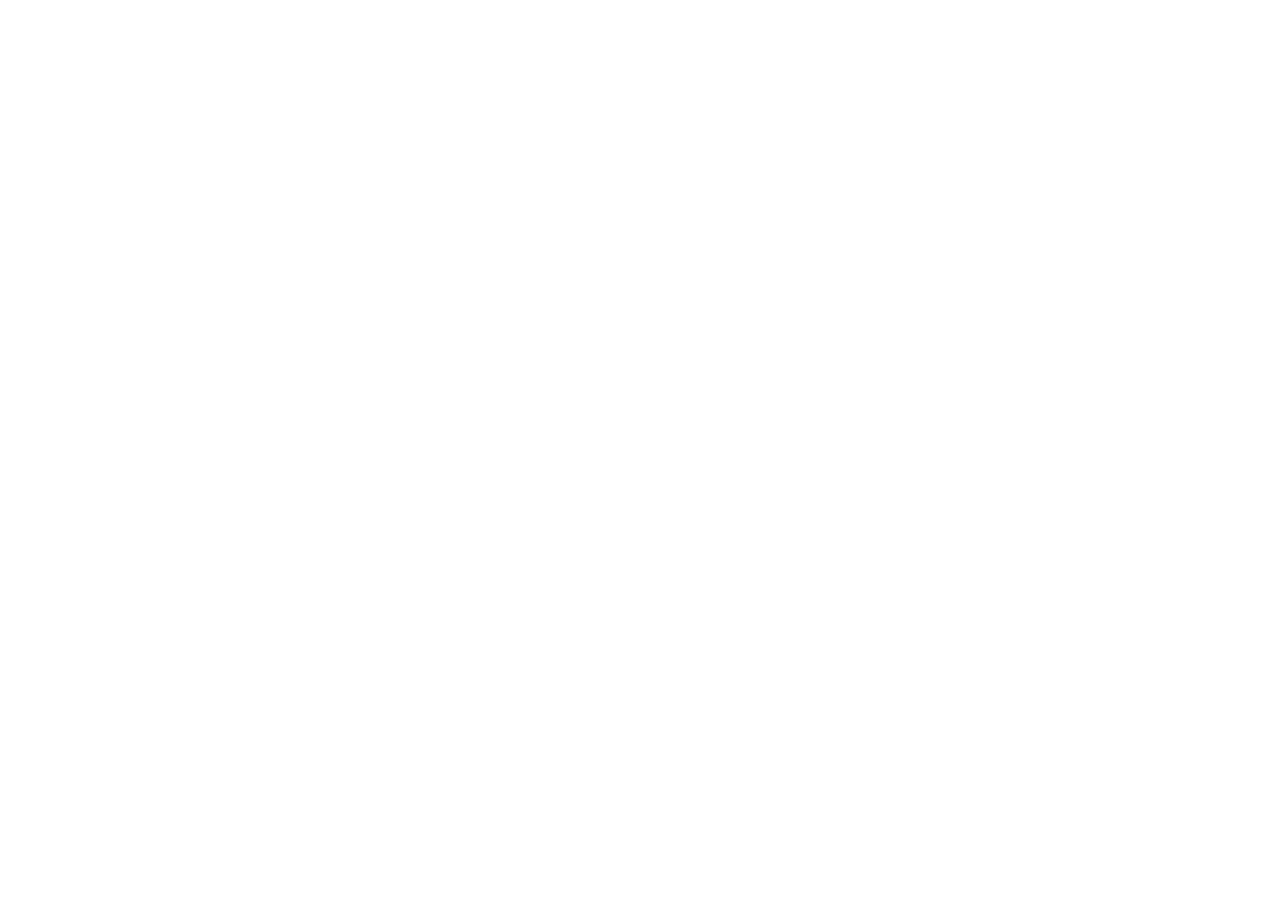
==== index.html @ 435672e7 "Initial commit" ====
<!DOCTYPE html>
<html lang="en">
<head>
  <meta charset="UTF-8">
  <meta http-equiv="X-UA-Compatible" content="IE=edge">
  <meta name="viewport" content="width=device-width, initial-scale=1.0">
  <title>Template</title>
  <link rel="stylesheet" href="./css/main.css">
</head>
<body> 
  <!-- SITE HEADER PART BEGIN  -->
  <header class="site-header"></header>
  <!-- SITE HEADER PART END  -->
  
  <!-- MAIN PART BEGIN  -->
  <main class="site-main">
    <!-- HERO SECTION BEGIN  -->
    <!-- HERO SECTION END  -->
  </main>
  <!-- MAIN PART END  -->
  
  <!-- FOOTER PART BEGIN  -->
  <footer class="site-footer"></footer>
  <!-- FOOTER PART END  -->
  <script src="./js/main.js"></script>
</body>
</html>
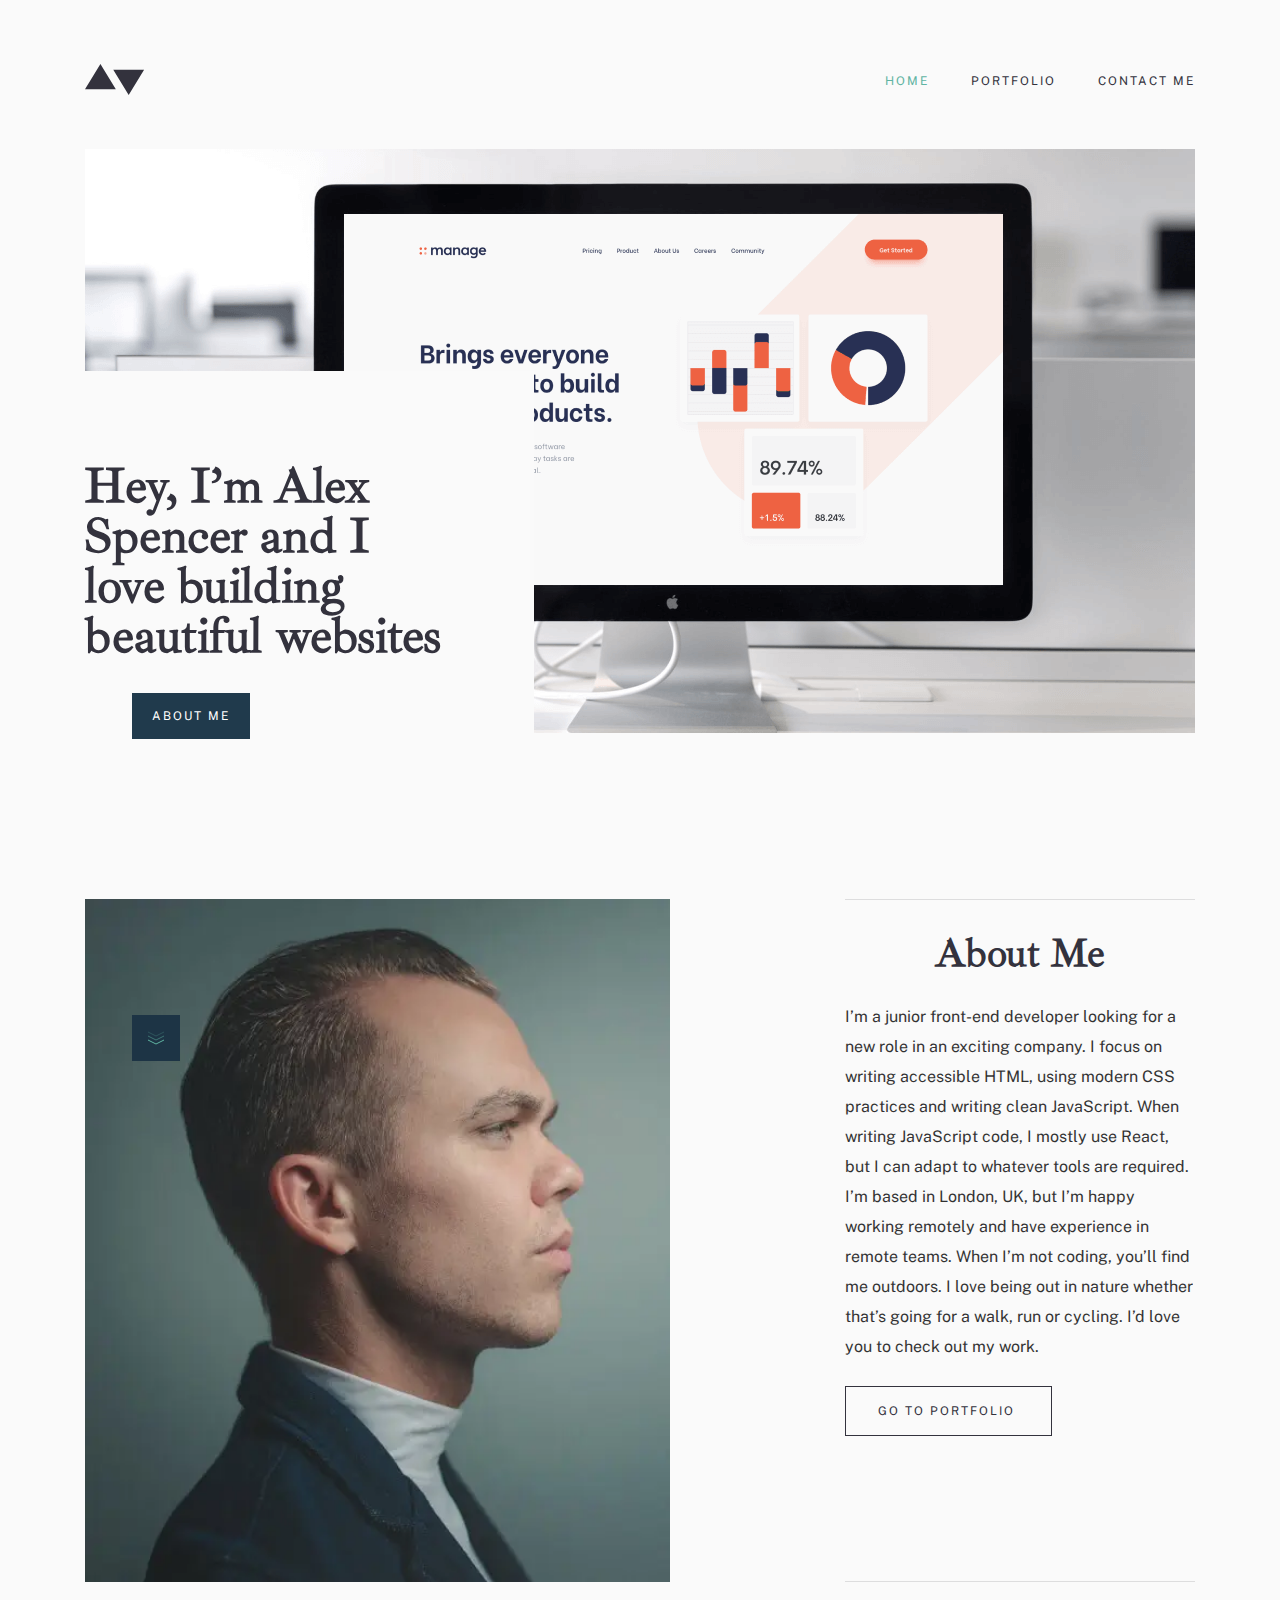
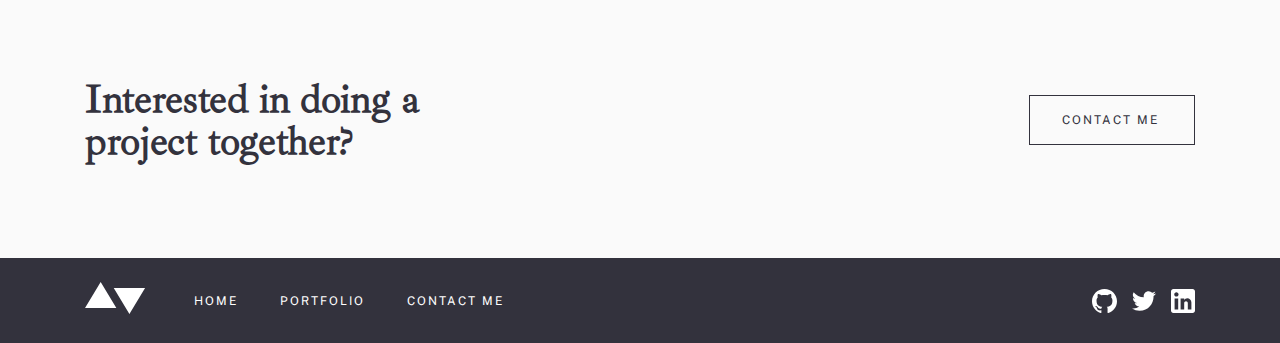
==== commit a4f8eaf6: "Add contact page" ====
--- a/index.html
+++ b/index.html
@@ -4,24 +4,194 @@
   <meta charset="UTF-8">
   <meta http-equiv="X-UA-Compatible" content="IE=edge">
   <meta name="viewport" content="width=device-width, initial-scale=1.0">
-  <title>Template</title>
+  <title>Exam</title>
   <link rel="stylesheet" href="./css/main.css">
 </head>
-<body> 
+<body>
   <!-- SITE HEADER PART BEGIN  -->
-  <header class="site-header"></header>
+  <header class="site-header">
+    <div class="container">
+      <div class="site-header__inner">
+        <a class="site-header__logo" href="./index.html">
+          <img class="site-header__logo-img" src="./images/logo.svg" 
+          width="60" 
+          height="32" 
+          alt="minimalist's logo">
+        </a>
+        <button class="site-header__menu-btn" type="button">
+        </button>       
+        <nav class="site-header__nav sitenav">
+          <ul class="sitenav__list">
+            <li class="sitenav__item">
+              <a class="sitenav__link sitenav__link--active" href="./index.html">
+                HOME
+              </a>
+            </li>
+            <li class="sitenav__item">
+              <a class="sitenav__link" href="./portfolio.html">
+                PORTFOLIO
+              </a>
+            </li>
+            <li class="sitenav__item">
+              <a class="sitenav__link" href="./contact.html">
+                CONTACT ME
+              </a>
+            </li>
+          </ul>
+        </nav>
+      </div>
+    </div>
+  </header>
   <!-- SITE HEADER PART END  -->
   
   <!-- MAIN PART BEGIN  -->
   <main class="site-main">
     <!-- HERO SECTION BEGIN  -->
+    <section class="hero">
+      <div class="container">
+        <div class="hero__bg"></div>
+        <div class="hero__box">
+          <div class="hero__topic-box">
+            <h1 class="hero__topic">
+              Hey, I’m Alex Spencer and I love building beautiful websites
+            </h1>
+            <div class="hero__link-box">
+              <a class="hero__link" href="#about">
+                <span class="hero__before"></span>             
+                ABOUT ME
+              </a>
+            </div>
+          </div>
+        </div>
+      </div>
+    </section>
     <!-- HERO SECTION END  -->
+    
+    <!-- ABOUT ME SECTION BEGIN -->
+    <section class="about">
+      <div class="container">
+        <div class="about__box">
+          <div class="about__img">
+            <picture class="about__img-box">
+              <!-- Webp -->
+              <source class="about__img" type="image/webp" media="( min-width: 1000px)" srcset="./images/about-desktop-webp.webp 1x,
+              ./images/about-desktop-webp@2x.webp 2x"/>
+              
+              <source class="about__img" type="image/webp" media="(min-width: 660px)" srcset="./images/about-tablet-webp.webp 1x,
+              ./images/about-tablet-webp@2x.webp 2x"/>             
+              
+              <source class="about__img" type="image/webp" srcset="./images/about-mobile-webp.webp 1x,
+              ./images/about-mobile-webp@2x.webp 2x"/>             
+              
+              <!-- JPG  -->
+              <source class="about__img" srcset="./images/about-desktop.jpg 1x, ./images/about-desktop@2x.jpg 2x" media="(min-width: 1000px)"/>
+              
+              <source class="about__img" srcset="./images/about-tablet.jpg 1x,
+              ./images/about-tablet@2x.jpg 2x" media="(min-width: 660px)">             
+              
+              <img class="about__img" src="./images/about-mobile.jpg" srcset="./images/about-mobile.jpg 1x,
+              ./images/about-mobile@2x.jpg 2x" alt="men portrait" width="280" height="346"/>
+            </picture>
+          </div>
+          <div class="about__content" id="about">
+            <h2 class="about__topic">
+              About Me
+            </h2>
+            <p class="about__text">
+              I’m a junior front-end developer looking for a new role in an exciting company. I focus on writing
+              accessible HTML, using modern CSS practices and writing clean JavaScript. When writing JavaScript code, I
+              mostly use React, but I can adapt to whatever tools are required. I’m based in London, UK, but I’m happy
+              working remotely and have experience in remote teams. When I’m not coding, you’ll find me outdoors. I love
+              being out in nature whether that’s going for a walk, run or cycling. I’d love you to check out my work.
+            </p>
+            <a class="about__link" href="./portfolio.html">
+              GO TO PORTFOLIO
+            </a>
+          </div>
+        </div>
+      </div>
+    </section>
+    <!-- ABOUT ME SECTION END -->
+    
+    <!-- ARTICLE PART BEGIN -->
+    <article class="interested">
+      <div class="container">
+        <div class="interested__content">
+          <div class="interested__topic-box">
+            <h2 class="interested__topic">
+              Interested in doing a project together?
+            </h2>
+          </div>
+          <a class="interested__link" href="./contact.html">
+            CONTACT ME
+          </a>
+        </div>
+      </div>
+    </article>
+    <!-- ARTICLE PART END -->
   </main>
   <!-- MAIN PART END  -->
   
   <!-- FOOTER PART BEGIN  -->
-  <footer class="site-footer"></footer>
+  <footer class="site-footer">
+    <div class="container">
+      <div class="site-footer__box">
+        <div class="site-footer__inner">
+          <a class="site-footer__logo" href="./index.html">
+            <svg width="61" height="32" fill="#fff" xmlns="http://www.w3.org/2000/svg">
+              <path fill-rule="evenodd" clip-rule="evenodd"
+              d="M31.347 26.122 15.673 0 0 26.122h31.347ZM60.082 5.878 44.408 32 28.735 5.878h31.347Z" fill="#fff" />
+            </svg>
+          </a>    
+          <ul class="site-footer__list">
+            <li class="site-footer__item">
+              <a class="site-footer__link" href="./index.html">
+                HOME
+              </a>
+            </li>
+            <li class="site-footer__item">
+              <a class="site-footer__link" href="./portfolio.html">
+                PORTFOLIO
+              </a>
+            </li>
+            <li class="site-footer__item">
+              <a class="site-footer__link" href="./contact.html">
+                CONTACT ME
+              </a>
+            </li>
+          </ul>
+        </div>
+        <ul class="site-footer__social-list">
+          <li class="site-footer__social-item">
+            <a class="site-footer__social-link" href="#" target="blank">
+              <img src="./images/github.svg"
+              width="25" 
+              height="24"
+              alt="github link">
+            </a>
+          </li>
+          <li class="site-footer__social-item">
+            <a class="site-footer__social-link" href="#" target="blank">
+              <img src="./images/twitter.svg"
+              width="24" 
+              height="19"
+              alt="twitter link">
+            </a>
+          </li>
+          <li class="site-footer__social-item">
+            <a class="site-footer__social-link" href="#" target="blank">
+              <img src="./images/linkedin.svg"
+              width="24" 
+              height="24"
+              alt="linkedin link">
+            </a>
+          </li>
+        </ul>
+      </div>
+    </div>
+  </footer>
   <!-- FOOTER PART END  -->
   <script src="./js/main.js"></script>
 </body>
+
 </html>--- a/css/main.css
+++ b/css/main.css
@@ -0,0 +1,1445 @@
+/* VARIABLES */ /* MIXINS */ /**
+ * 1. Correct the line height in all browsers.
+ * 2. Prevent adjustments of font size after orientation changes in iOS.
+ */
+html {
+  line-height: 1.15;
+  /* 1 */
+  -webkit-text-size-adjust: 100%;
+  /* 2 */
+}
+
+/* Sections
+   ========================================================================== */
+/**
+ * Remove the margin in all browsers.
+ */
+body {
+  margin: 0;
+}
+
+/**
+ * Render the `main` element consistently in IE.
+ */
+main {
+  display: block;
+}
+
+/**
+ * Correct the font size and margin on `h1` elements within `section` and
+ * `article` contexts in Chrome, Firefox, and Safari.
+ */
+h1 {
+  font-size: 2em;
+  margin: 0.67em 0;
+}
+
+/* Grouping content
+   ========================================================================== */
+/**
+ * 1. Add the correct box sizing in Firefox.
+ * 2. Show the overflow in Edge and IE.
+ */
+hr {
+  -webkit-box-sizing: content-box;
+          box-sizing: content-box;
+  /* 1 */
+  height: 0;
+  /* 1 */
+  overflow: visible;
+  /* 2 */
+}
+
+/**
+ * 1. Correct the inheritance and scaling of font size in all browsers.
+ * 2. Correct the odd `em` font sizing in all browsers.
+ */
+pre {
+  font-family: monospace, monospace;
+  /* 1 */
+  font-size: 1em;
+  /* 2 */
+}
+
+/* Text-level semantics
+   ========================================================================== */
+/**
+ * Remove the gray background on active links in IE 10.
+ */
+a {
+  background-color: transparent;
+}
+
+/**
+ * 1. Remove the bottom border in Chrome 57-
+ * 2. Add the correct text decoration in Chrome, Edge, IE, Opera, and Safari.
+ */
+abbr[title] {
+  border-bottom: none;
+  /* 1 */
+  text-decoration: underline;
+  /* 2 */
+  -webkit-text-decoration: underline dotted;
+          text-decoration: underline dotted;
+  /* 2 */
+}
+
+/**
+ * Add the correct font weight in Chrome, Edge, and Safari.
+ */
+b,
+strong {
+  font-weight: bolder;
+}
+
+/**
+ * 1. Correct the inheritance and scaling of font size in all browsers.
+ * 2. Correct the odd `em` font sizing in all browsers.
+ */
+code,
+kbd,
+samp {
+  font-family: monospace, monospace;
+  /* 1 */
+  font-size: 1em;
+  /* 2 */
+}
+
+/**
+ * Add the correct font size in all browsers.
+ */
+small {
+  font-size: 80%;
+}
+
+/**
+ * Prevent `sub` and `sup` elements from affecting the line height in
+ * all browsers.
+ */
+sub,
+sup {
+  font-size: 75%;
+  line-height: 0;
+  position: relative;
+  vertical-align: baseline;
+}
+
+sub {
+  bottom: -0.25em;
+}
+
+sup {
+  top: -0.5em;
+}
+
+/* Embedded content
+   ========================================================================== */
+/**
+ * Remove the border on images inside links in IE 10.
+ */
+img {
+  border-style: none;
+}
+
+/* Forms
+   ========================================================================== */
+/**
+ * 1. Change the font styles in all browsers.
+ * 2. Remove the margin in Firefox and Safari.
+ */
+button,
+input,
+optgroup,
+select,
+textarea {
+  font-family: inherit;
+  /* 1 */
+  font-size: 100%;
+  /* 1 */
+  line-height: 1.15;
+  /* 1 */
+  margin: 0;
+  /* 2 */
+}
+
+/**
+ * Show the overflow in IE.
+ * 1. Show the overflow in Edge.
+ */
+button,
+input {
+  /* 1 */
+  overflow: visible;
+}
+
+/**
+ * Remove the inheritance of text transform in Edge, Firefox, and IE.
+ * 1. Remove the inheritance of text transform in Firefox.
+ */
+button,
+select {
+  /* 1 */
+  text-transform: none;
+}
+
+/**
+ * Correct the inability to style clickable types in iOS and Safari.
+ */
+button,
+[type=button],
+[type=reset],
+[type=submit] {
+  -webkit-appearance: button;
+}
+
+/**
+ * Remove the inner border and padding in Firefox.
+ */
+button::-moz-focus-inner,
+[type=button]::-moz-focus-inner,
+[type=reset]::-moz-focus-inner,
+[type=submit]::-moz-focus-inner {
+  border-style: none;
+  padding: 0;
+}
+
+/**
+ * Restore the focus styles unset by the previous rule.
+ */
+button:-moz-focusring,
+[type=button]:-moz-focusring,
+[type=reset]:-moz-focusring,
+[type=submit]:-moz-focusring {
+  outline: 1px dotted ButtonText;
+}
+
+/**
+ * Correct the padding in Firefox.
+ */
+fieldset {
+  padding: 0.35em 0.75em 0.625em;
+}
+
+/**
+ * 1. Correct the text wrapping in Edge and IE.
+ * 2. Correct the color inheritance from `fieldset` elements in IE.
+ * 3. Remove the padding so developers are not caught out when they zero out
+ *    `fieldset` elements in all browsers.
+ */
+legend {
+  -webkit-box-sizing: border-box;
+          box-sizing: border-box;
+  /* 1 */
+  color: inherit;
+  /* 2 */
+  display: table;
+  /* 1 */
+  max-width: 100%;
+  /* 1 */
+  padding: 0;
+  /* 3 */
+  white-space: normal;
+  /* 1 */
+}
+
+/**
+ * Add the correct vertical alignment in Chrome, Firefox, and Opera.
+ */
+progress {
+  vertical-align: baseline;
+}
+
+/**
+ * Remove the default vertical scrollbar in IE 10+.
+ */
+textarea {
+  overflow: auto;
+}
+
+/**
+ * 1. Add the correct box sizing in IE 10.
+ * 2. Remove the padding in IE 10.
+ */
+[type=checkbox],
+[type=radio] {
+  -webkit-box-sizing: border-box;
+          box-sizing: border-box;
+  /* 1 */
+  padding: 0;
+  /* 2 */
+}
+
+/**
+ * Correct the cursor style of increment and decrement buttons in Chrome.
+ */
+[type=number]::-webkit-inner-spin-button,
+[type=number]::-webkit-outer-spin-button {
+  height: auto;
+}
+
+/**
+ * 1. Correct the odd appearance in Chrome and Safari.
+ * 2. Correct the outline style in Safari.
+ */
+[type=search] {
+  -webkit-appearance: textfield;
+  /* 1 */
+  outline-offset: -2px;
+  /* 2 */
+}
+
+/**
+ * Remove the inner padding in Chrome and Safari on macOS.
+ */
+[type=search]::-webkit-search-decoration {
+  -webkit-appearance: none;
+}
+
+/**
+ * 1. Correct the inability to style clickable types in iOS and Safari.
+ * 2. Change font properties to `inherit` in Safari.
+ */
+::-webkit-file-upload-button {
+  -webkit-appearance: button;
+  /* 1 */
+  font: inherit;
+  /* 2 */
+}
+
+/* Interactive
+   ========================================================================== */
+/*
+ * Add the correct display in Edge, IE 10+, and Firefox.
+ */
+details {
+  display: block;
+}
+
+/*
+ * Add the correct display in all browsers.
+ */
+summary {
+  display: list-item;
+}
+
+/* Misc
+   ========================================================================== */
+/**
+ * Add the correct display in IE 10+.
+ */
+template {
+  display: none;
+}
+
+/**
+ * Add the correct display in IE 10.
+ */
+[hidden] {
+  display: none;
+}
+
+/* FONTS */
+@font-face {
+  font-family: "Ibarra Real Nova";
+  font-weight: 400;
+  src: url("../fonts/ibarra-real-nova-v20-latin-regular.woff2") format("woff2"), url("../fonts/ibarra-real-nova-v20-latin-regular.woff") format("woff");
+}
+@font-face {
+  font-family: "Public Sans";
+  font-weight: 400;
+  src: url("../fonts/public-sans-v14-latin-regular.woff2") format("woff2"), url("../fonts/public-sans-v14-latin-regular.woff") format("woff");
+}
+@font-face {
+  font-family: "Public Sans";
+  font-style: normal;
+  font-weight: 700;
+  src: url("../fonts/public-sans-v14-latin-700.woff2") format("woff2"), url("../fonts/public-sans-v14-latin-700.woff") format("woff");
+}
+/* GENERAL */
+* {
+  -webkit-box-sizing: border-box;
+          box-sizing: border-box;
+}
+
+*::before,
+*::after {
+  -webkit-box-sizing: inherit;
+          box-sizing: inherit;
+}
+
+html {
+  height: 100%;
+  -webkit-box-sizing: border-box;
+          box-sizing: border-box;
+}
+
+img {
+  display: block;
+  height: auto;
+}
+
+body {
+  display: -webkit-box;
+  display: -ms-flexbox;
+  display: flex;
+  -webkit-box-orient: vertical;
+  -webkit-box-direction: normal;
+      -ms-flex-direction: column;
+          flex-direction: column;
+  height: 100%;
+  margin: 0;
+  padding: 0;
+  background-color: #FAFAFA;
+  font-family: "Public Sans", "Arial", sans-serif;
+  font-weight: 400;
+}
+
+/* STICKY-FOOTER */
+.site-main {
+  -webkit-box-flex: 1;
+      -ms-flex-positive: 1;
+          flex-grow: 1;
+  overflow-x: clip;
+}
+
+/* VISUALLY-HIDDEN */
+.visually-hidden {
+  position: absolute;
+  width: 1px;
+  height: 1px;
+  margin: -1px;
+  padding: 0;
+  border: 0;
+  white-space: nowrap;
+  -webkit-clip-path: inset(100%);
+          clip-path: inset(100%);
+  clip: rect(0 0 0 0);
+  overflow: hidden;
+}
+
+/* CONTAINER */
+.container {
+  width: 100%;
+  max-width: 1150px;
+  margin: 0 auto;
+  padding: 0 20px;
+}
+
+/* === HEADER PART === */
+.site-header {
+  padding-top: 32px;
+  padding-bottom: 40px;
+  position: relative;
+}
+
+.site-header__inner {
+  display: -webkit-box;
+  display: -ms-flexbox;
+  display: flex;
+  -webkit-box-pack: justify;
+      -ms-flex-pack: justify;
+          justify-content: space-between;
+  -webkit-box-align: center;
+      -ms-flex-align: center;
+          align-items: center;
+}
+
+.site-header__menu-btn {
+  background-image: url("../images/menubtn.svg");
+  width: 24px;
+  height: 13px;
+  padding: 0;
+  background-repeat: no-repeat;
+  background-size: contain;
+  background-color: transparent;
+  border: none;
+}
+
+.sitenav__list {
+  display: -webkit-box;
+  display: -ms-flexbox;
+  display: flex;
+  -webkit-box-pack: start;
+      -ms-flex-pack: start;
+          justify-content: flex-start;
+  -webkit-box-align: center;
+      -ms-flex-align: center;
+          align-items: center;
+  -webkit-box-orient: vertical;
+  -webkit-box-direction: normal;
+      -ms-flex-direction: column;
+          flex-direction: column;
+  margin: 0;
+  padding-left: 0;
+  list-style: none;
+}
+
+.sitenav {
+  display: none;
+}
+
+.sitenav-on .sitenav {
+  position: absolute;
+  padding: 40px 63px;
+  display: -webkit-box;
+  display: -ms-flexbox;
+  display: flex;
+  -webkit-box-pack: center;
+      -ms-flex-pack: center;
+          justify-content: center;
+  -webkit-box-align: center;
+      -ms-flex-align: center;
+          align-items: center;
+  width: 280px;
+  top: 80%;
+  right: 3%;
+  background-color: #33323D;
+}
+
+.site-body {
+  overflow: hidden;
+}
+
+.sitenav-on .sitenav__item {
+  margin-right: 0;
+  margin-bottom: 32px;
+  z-index: 1;
+}
+
+.sitenav-on .site-header__menu-btn {
+  background-image: url("../images/x-icon.svg");
+  background-repeat: no-repeat;
+  background-size: contain;
+}
+
+.sitenav-on .sitenav__link {
+  font-family: "Public Sans", "Arial", sans-serif;
+  font-style: normal;
+  font-size: 12px;
+  line-height: 14px;
+  font-weight: 400;
+  text-align: center;
+  color: #fff;
+  letter-spacing: 2px;
+  text-transform: uppercase;
+  display: inline-block;
+  text-decoration: none;
+}
+
+.sitenav-on .site-header__menu-btn {
+  background-image: url("../images/x-icon.svg");
+}
+
+/* MEDIA TABLET  */
+@media only screen and (min-width: 660px) {
+  .site-header {
+    padding-top: 64px;
+    padding-bottom: 47px;
+  }
+  .site-header__menu-btn {
+    display: none;
+  }
+  .sitenav {
+    display: block;
+  }
+  .sitenav__list {
+    display: -webkit-box;
+    display: -ms-flexbox;
+    display: flex;
+    -webkit-box-pack: start;
+        -ms-flex-pack: start;
+            justify-content: flex-start;
+    -webkit-box-align: center;
+        -ms-flex-align: center;
+            align-items: center;
+    -webkit-box-orient: horizontal;
+    -webkit-box-direction: normal;
+        -ms-flex-direction: row;
+            flex-direction: row;
+  }
+  .sitenav__item:not(:last-child) {
+    margin-right: 42px;
+  }
+  .sitenav__link {
+    font-family: "Public Sans";
+    font-style: normal;
+    font-size: 12px;
+    line-height: 14px;
+    font-weight: 400;
+    text-align: left;
+    color: #33323D;
+    display: inline-block;
+    text-decoration: none;
+    letter-spacing: 2px;
+    text-transform: uppercase;
+  }
+  .sitenav__link--active {
+    color: #5FB4A2;
+  }
+}
+/* MEDIA DESKTOP */
+@media only screen and (min-width: 1000px) {
+  .site-header {
+    padding-bottom: 54px;
+  }
+}
+/* ==== HERO === */
+.hero {
+  padding-bottom: 96px;
+}
+
+.hero__bg {
+  background-image: url("../images/hero-mobilebg.png");
+  background-repeat: no-repeat;
+  background-size: cover;
+  height: 271px;
+}
+@media only screen and (-webkit-min-device-pixel-ratio: 2), only screen and (min-device-pixel-ratio: 2), only screen and (min-resolution: 192dpi), only screen and (min-resolution: 2dppx) {
+  .hero__bg {
+    background-image: url("../images/hero-mobilebg@2x.png");
+  }
+}
+
+.hero__topic-box {
+  width: 100%;
+  max-width: 300px;
+}
+
+.hero__topic {
+  margin-bottom: 32px;
+  font-family: "Ibarra Real Nova", "Times New Roman", serif;
+  font-style: normal;
+  font-size: 40px;
+  line-height: 42px;
+  font-weight: 700;
+  text-align: left;
+  color: #33323D;
+  letter-spacing: -0.357143px;
+}
+
+.hero__link-box {
+  display: -webkit-box;
+  display: -ms-flexbox;
+  display: flex;
+}
+
+.hero__link {
+  margin-left: 48px;
+  position: relative;
+  padding: 16px 20px;
+  font-family: "Public Sans", "Arial", sans-serif;
+  font-style: normal;
+  font-size: 12px;
+  line-height: 14px;
+  font-weight: 400;
+  text-align: right;
+  color: #fff;
+  letter-spacing: 2px;
+  text-transform: uppercase;
+  display: inline-block;
+  text-decoration: none;
+  background-color: #203A4C;
+}
+
+.hero__before {
+  width: 48px;
+  height: 46px;
+  position: absolute;
+  top: 601px;
+  left: 20px;
+  background-image: url("../images/hero-aboutbefore.svg");
+  background-repeat: no-repeat;
+  background-position: center;
+  background-color: #1D3445;
+}
+
+@media only screen and (min-width: 400px) {
+  .hero__bg {
+    height: 350px;
+  }
+}
+@media only screen and (min-width: 500px) {
+  .hero__bg {
+    height: 400px;
+  }
+}
+@media only screen and (min-width: 600px) {
+  .hero__bg {
+    height: 450px;
+  }
+}
+/* MEDIA TABLET  */
+@media only screen and (min-width: 660px) {
+  .hero__bg {
+    position: relative;
+    background-image: url("../images/tablet-hero.png");
+    width: 100%;
+    height: 600px;
+  }
+}
+@media only screen and (min-width: 660px) and (-webkit-min-device-pixel-ratio: 2), only screen and (min-width: 660px) and (min-device-pixel-ratio: 2), only screen and (min-width: 660px) and (min-resolution: 192dpi), only screen and (min-width: 660px) and (min-resolution: 2dppx) {
+  .hero__bg {
+    background-image: url("../images/tablet-hero@2x.png");
+  }
+}
+@media only screen and (min-width: 660px) {
+  .hero__topic-box {
+    padding: 56px 73px 0 0;
+    max-width: 514px;
+    position: absolute;
+    top: 464px;
+    left: 19px;
+    background-color: #FAFAFA;
+  }
+}
+@media only screen and (min-width: 660px) {
+  .hero__before {
+    top: 241px;
+    left: 0;
+  }
+}
+@media only screen and (min-width: 730px) {
+  .hero__bg {
+    background-image: url("../images/tablet-hero.png");
+    background-position-y: calc(50% - 16px);
+  }
+}
+@media only screen and (min-width: 1000px) {
+  .hero {
+    padding-bottom: 150px;
+  }
+  .hero__bg {
+    background-image: url("../images/desktop-hero.png");
+  }
+}
+@media only screen and (min-width: 1000px) and (-webkit-min-device-pixel-ratio: 2), only screen and (min-width: 1000px) and (min-device-pixel-ratio: 2), only screen and (min-width: 1000px) and (min-resolution: 192dpi), only screen and (min-width: 1000px) and (min-resolution: 2dppx) {
+  .hero__bg {
+    background-image: url("../images/desktop-hero@2x.png");
+  }
+}
+@media only screen and (min-width: 1000px) {
+  .hero__topic-box {
+    width: 100%;
+    max-width: 446px;
+    top: 366px;
+    left: calc(50% - 486px);
+  }
+}
+@media only screen and (min-width: 1000px) {
+  .hero__before {
+    top: 322px;
+    left: 0;
+  }
+}
+@media only screen and (min-width: 1000px) {
+  .hero__topic {
+    font-size: 50px;
+    line-height: 50px;
+    letter-spacing: -0.446429px;
+  }
+}
+@media only screen and (min-width: 1000px) {
+  .hero__link:hover {
+    background-color: #5FB4A2;
+  }
+}
+@media only screen and (min-width: 1000px) {
+  .hero__link:hover ~ .hero__before {
+    background-color: #56A292;
+  }
+}
+@media only screen and (min-width: 1030px) {
+  .hero__topic-box {
+    width: 100%;
+    max-width: 440px;
+    top: 366px;
+    left: calc(50% - 496px);
+  }
+}
+@media only screen and (min-width: 1050px) {
+  .hero__topic-box {
+    width: 100%;
+    max-width: 443px;
+    top: 366px;
+    left: calc(50% - 510px);
+  }
+}
+@media only screen and (min-width: 1080px) {
+  .hero__topic-box {
+    width: 100%;
+    max-width: 454px;
+    top: 366px;
+    left: calc(50% - 532px);
+  }
+}
+@media only screen and (min-width: 1130px) {
+  .hero__topic-box {
+    width: 100%;
+    max-width: 450px;
+    top: 366px;
+    left: calc(50% - 553px);
+  }
+}
+@media only screen and (min-width: 1150px) {
+  .hero__topic-box {
+    width: 100%;
+    max-width: 450px;
+    top: 371px;
+    left: calc(50% - 556px);
+  }
+}
+/* === ABOUT ME SECTION === */
+.about {
+  padding-bottom: 115px;
+}
+
+.about__img {
+  padding-bottom: 32px;
+}
+
+.about__img {
+  width: 100%;
+}
+
+.about__content {
+  padding-top: 32px;
+  padding-bottom: 46px;
+  border-top: 1px solid #DDDDDE;
+  border-bottom: 1px solid #DDDDDE;
+}
+
+.about__topic {
+  margin: 0;
+  margin-bottom: 28px;
+  font-family: "Ibarra Real Nova";
+  font-style: normal;
+  font-size: 40px;
+  line-height: 42px;
+  font-weight: 700;
+  text-align: center;
+  color: #33323D;
+  letter-spacing: -0.357143px;
+}
+
+.about__text {
+  margin: 0;
+  margin-bottom: 24px;
+  font-family: "Public Sans";
+  font-style: normal;
+  font-size: 16px;
+  line-height: 30px;
+  font-weight: 400;
+  text-align: #33323D;
+  color: #000;
+  mix-blend-mode: normal;
+  opacity: 0.8;
+}
+
+.about__link {
+  padding: 17px 36px 17px 32px;
+  font-family: "Public Sans";
+  font-style: normal;
+  font-size: 12px;
+  line-height: 14px;
+  font-weight: 400;
+  text-align: center;
+  color: #33323D;
+  display: inline-block;
+  text-decoration: none;
+  letter-spacing: 2px;
+  text-transform: uppercase;
+  border: 1px solid #33323D;
+}
+
+@media only screen and (min-width: 660px) {
+  .about {
+    padding-bottom: 96px;
+  }
+  .about__box {
+    display: -webkit-box;
+    display: -ms-flexbox;
+    display: flex;
+    -webkit-box-pack: start;
+        -ms-flex-pack: start;
+            justify-content: flex-start;
+  }
+  .about__img-box {
+    width: 10%;
+    margin-right: 125px;
+    padding-bottom: 0;
+  }
+  .about__img {
+    width: 77%;
+    height: 683px;
+    padding-bottom: 0;
+  }
+  .about__content {
+    width: 60%;
+  }
+}
+@media only screen and (min-width: 1000px) {
+  .about__content {
+    width: 100%;
+    max-width: 350px;
+  }
+  .about__topic {
+    font-size: 40px;
+    line-height: 42px;
+    letter-spacing: -0.357143px;
+  }
+  .about__link {
+    -webkit-transition: all 0.4s ease;
+    transition: all 0.4s ease;
+  }
+  .about__link:hover {
+    color: #fff;
+    background-color: #33323D;
+  }
+}
+.interested {
+  padding-bottom: 80px;
+}
+
+.interested__content {
+  text-align: center;
+}
+
+.interested__topic {
+  margin: 0;
+  margin-bottom: 40px;
+  font-family: "Ibarra Real Nova";
+  font-style: normal;
+  font-size: 40px;
+  line-height: 42px;
+  font-weight: 700;
+  text-align: center;
+  color: #33323D;
+  letter-spacing: -0.357143px;
+}
+
+.interested__link {
+  padding: 17px 35px 17px 32px;
+  font-family: "Public Sans";
+  font-style: normal;
+  font-size: 12px;
+  line-height: 14px;
+  font-weight: 400;
+  text-align: center;
+  color: #33323D;
+  line-height: 14px;
+  letter-spacing: 2px;
+  text-transform: uppercase;
+  display: inline-block;
+  text-decoration: none;
+  border: 1px solid #33323D;
+}
+
+@media only screen and (min-width: 660px) {
+  .interested {
+    padding-bottom: 96px;
+  }
+  .interested__content {
+    display: -webkit-box;
+    display: -ms-flexbox;
+    display: flex;
+    -webkit-box-pack: justify;
+        -ms-flex-pack: justify;
+            justify-content: space-between;
+    -webkit-box-align: center;
+        -ms-flex-align: center;
+            align-items: center;
+  }
+  .interested__topic-box {
+    width: 100%;
+    max-width: 335px;
+  }
+  .interested__topic {
+    margin-bottom: 0;
+    text-align: start;
+  }
+}
+/* === CONTACT PGE GET SECTION === */
+.get {
+  padding-bottom: 32px;
+}
+
+.get__box {
+  padding-top: 24px;
+  padding-bottom: 32px;
+  border-top: 1px solid #DDDDDE;
+  border-bottom: 1px solid #DDDDDE;
+}
+
+.get__topic {
+  margin: 0;
+  margin-bottom: 24px;
+  font-family: "Ibarra Real Nova", "Times New Roman", serif;
+  font-style: normal;
+  font-size: 40px;
+  line-height: 42px;
+  font-weight: 700;
+  text-align: start;
+  color: #33323D;
+  letter-spacing: -0.357143px;
+}
+
+.get__text {
+  margin: 0;
+  margin-bottom: 24px;
+  font-family: " Public Sans", "Arial", sans-serif;
+  font-style: normal;
+  font-size: 15px;
+  line-height: 30px;
+  font-weight: 400;
+  text-align: start;
+  color: #33323D;
+  opacity: 0.8;
+}
+
+.get__list {
+  display: -webkit-box;
+  display: -ms-flexbox;
+  display: flex;
+  -webkit-box-pack: start;
+      -ms-flex-pack: start;
+          justify-content: flex-start;
+  -webkit-box-align: center;
+      -ms-flex-align: center;
+          align-items: center;
+  -webkit-box-orient: horizontal;
+  -webkit-box-direction: normal;
+      -ms-flex-direction: row;
+          flex-direction: row;
+  margin: 0;
+  padding-left: 0;
+  list-style: none;
+}
+
+.get__item:not(:last-child) {
+  margin-right: 15px;
+}
+
+.get__link {
+  color: #33323D;
+  background-color: transparent;
+}
+
+/* === MEDIA DESKTOP === */
+@media only screen and (min-width: 1000px) {
+  .get {
+    padding-bottom: 47px;
+  }
+  .get__box {
+    width: 100%;
+    display: -webkit-box;
+    display: -ms-flexbox;
+    display: flex;
+    -webkit-box-pack: justify;
+        -ms-flex-pack: justify;
+            justify-content: space-between;
+    -webkit-box-align: start;
+        -ms-flex-align: start;
+            align-items: flex-start;
+    -webkit-box-orient: horizontal;
+    -webkit-box-direction: normal;
+        -ms-flex-direction: row;
+            flex-direction: row;
+    padding: 48px 0;
+  }
+  .get__topic {
+    width: 40%;
+  }
+  .get__content {
+    width: 60%;
+  }
+}
+/* === CONTACT FORM SECTION === */
+.contact {
+  padding-bottom: 80px;
+}
+
+.contact__topic {
+  margin: 0;
+  margin-bottom: 24px;
+  font-family: "Ibarra Real Nova", "Times New Roman", serif;
+  font-style: normal;
+  font-size: 40px;
+  line-height: 42px;
+  font-weight: 700;
+  text-align: start;
+  color: #33323D;
+  letter-spacing: -0.357143px;
+}
+
+.contact__form {
+  display: -webkit-box;
+  display: -ms-flexbox;
+  display: flex;
+  -webkit-box-orient: vertical;
+  -webkit-box-direction: normal;
+      -ms-flex-direction: column;
+          flex-direction: column;
+}
+
+.contact__label {
+  display: -webkit-box;
+  display: -ms-flexbox;
+  display: flex;
+  -webkit-box-pack: center;
+      -ms-flex-pack: center;
+          justify-content: center;
+  -webkit-box-align: start;
+      -ms-flex-align: start;
+          align-items: flex-start;
+  -webkit-box-orient: vertical;
+  -webkit-box-direction: normal;
+      -ms-flex-direction: column;
+          flex-direction: column;
+  margin-bottom: 24px;
+  font-family: "Public Sans", "Arial", sans-serif;
+  font-style: normal;
+  font-size: 13px;
+  line-height: 30px;
+  font-weight: 400;
+  text-align: start;
+  color: #33323D;
+}
+
+.contact__input {
+  margin-top: 8px;
+  margin-bottom: 4px;
+  padding: 9px 16px;
+  width: 100%;
+  background-color: #EAEAEB;
+  border: 1px solid transparent;
+  outline: none;
+}
+.contact__input::-webkit-input-placeholder {
+  font-family: "Public Sans", "Arial", sans-serif;
+  font-style: normal;
+  font-size: 13px;
+  line-height: 30px;
+  font-weight: 400;
+  text-align: start;
+  color: #9E9EA4;
+  opacity: 0.4;
+}
+.contact__input::-moz-placeholder {
+  font-family: "Public Sans", "Arial", sans-serif;
+  font-style: normal;
+  font-size: 13px;
+  line-height: 30px;
+  font-weight: 400;
+  text-align: start;
+  color: #9E9EA4;
+  opacity: 0.4;
+}
+.contact__input:-ms-input-placeholder {
+  font-family: "Public Sans", "Arial", sans-serif;
+  font-style: normal;
+  font-size: 13px;
+  line-height: 30px;
+  font-weight: 400;
+  text-align: start;
+  color: #9E9EA4;
+  opacity: 0.4;
+}
+.contact__input::-ms-input-placeholder {
+  font-family: "Public Sans", "Arial", sans-serif;
+  font-style: normal;
+  font-size: 13px;
+  line-height: 30px;
+  font-weight: 400;
+  text-align: start;
+  color: #9E9EA4;
+  opacity: 0.4;
+}
+.contact__input::placeholder {
+  font-family: "Public Sans", "Arial", sans-serif;
+  font-style: normal;
+  font-size: 13px;
+  line-height: 30px;
+  font-weight: 400;
+  text-align: start;
+  color: #9E9EA4;
+  opacity: 0.4;
+}
+.contact__input:not(:-moz-placeholder-shown):not(:focus):invalid {
+  border: 1px solid #F43030;
+}
+.contact__input:not(:-ms-input-placeholder):not(:focus):invalid {
+  border: 1px solid #F43030;
+}
+.contact__input:not(:placeholder-shown):not(:focus):invalid {
+  border: 1px solid #F43030;
+}
+.contact__input:not(:-moz-placeholder-shown):not(:focus):invalid + .contact__input-error {
+  opacity: 1;
+}
+.contact__input:not(:-ms-input-placeholder):not(:focus):invalid + .contact__input-error {
+  opacity: 1;
+}
+.contact__input:not(:placeholder-shown):not(:focus):invalid + .contact__input-error {
+  opacity: 1;
+}
+.contact__input:focus {
+  border: 1px solid #5FB4A2;
+}
+
+.contact__textarea {
+  width: 100%;
+  height: 96px;
+  padding: 9px 16px;
+  background-color: #EAEAEB;
+  resize: none;
+  border: 1px solid transparent;
+  outline: none;
+}
+.contact__textarea::-webkit-input-placeholder {
+  font-family: "Public Sans", "Arial", sans-serif;
+  font-style: normal;
+  font-size: 13px;
+  line-height: 30px;
+  font-weight: 400;
+  text-align: start;
+  color: #9E9EA4;
+  opacity: 0.4;
+}
+.contact__textarea::-moz-placeholder {
+  font-family: "Public Sans", "Arial", sans-serif;
+  font-style: normal;
+  font-size: 13px;
+  line-height: 30px;
+  font-weight: 400;
+  text-align: start;
+  color: #9E9EA4;
+  opacity: 0.4;
+}
+.contact__textarea:-ms-input-placeholder {
+  font-family: "Public Sans", "Arial", sans-serif;
+  font-style: normal;
+  font-size: 13px;
+  line-height: 30px;
+  font-weight: 400;
+  text-align: start;
+  color: #9E9EA4;
+  opacity: 0.4;
+}
+.contact__textarea::-ms-input-placeholder {
+  font-family: "Public Sans", "Arial", sans-serif;
+  font-style: normal;
+  font-size: 13px;
+  line-height: 30px;
+  font-weight: 400;
+  text-align: start;
+  color: #9E9EA4;
+  opacity: 0.4;
+}
+.contact__textarea::placeholder {
+  font-family: "Public Sans", "Arial", sans-serif;
+  font-style: normal;
+  font-size: 13px;
+  line-height: 30px;
+  font-weight: 400;
+  text-align: start;
+  color: #9E9EA4;
+  opacity: 0.4;
+}
+.contact__textarea:focus {
+  border: 1px solid #5FB4A2;
+}
+
+.contact__input-error {
+  font-family: "Public Sans", "Arial", sans-serif;
+  font-style: italic;
+  font-size: 10px;
+  line-height: 12px;
+  font-weight: 700;
+  text-align: left;
+  color: #F43030;
+  opacity: 0;
+}
+
+.contact__btn {
+  width: 100%;
+  max-width: 200px;
+  padding: 17px 24px;
+  font-family: "Public Sans", "Arial", sans-serif;
+  font-style: normal;
+  font-size: 12px;
+  line-height: 14px;
+  font-weight: 400;
+  text-align: center;
+  color: #fff;
+  letter-spacing: 2px;
+  text-transform: uppercase;
+  background-color: transparent;
+  border: none;
+  background-color: #203A4C;
+}
+
+/* MEDIA DESKTOP */
+@media only screen and (min-width: 1000px) {
+  .contact {
+    padding-bottom: 109px;
+  }
+  .contact__box {
+    display: -webkit-box;
+    display: -ms-flexbox;
+    display: flex;
+    width: 100%;
+  }
+  .contact__topic {
+    width: 40%;
+  }
+  .contact__form {
+    width: 60%;
+  }
+  .contact__btn {
+    -webkit-transition: all 0.4s ease;
+    transition: all 0.4s ease;
+  }
+  .contact__btn:hover {
+    background-color: #5FB4A2;
+  }
+}
+/* ==== FOOTER ==== */
+.site-footer {
+  padding: 56px 0;
+  background-color: #33323D;
+}
+
+.site-footer__box {
+  display: -webkit-box;
+  display: -ms-flexbox;
+  display: flex;
+  -webkit-box-pack: center;
+      -ms-flex-pack: center;
+          justify-content: center;
+  -webkit-box-align: center;
+      -ms-flex-align: center;
+          align-items: center;
+  -webkit-box-orient: vertical;
+  -webkit-box-direction: normal;
+      -ms-flex-direction: column;
+          flex-direction: column;
+}
+
+.site-footer__inner {
+  text-align: center;
+  margin-bottom: 40px;
+}
+
+.site-footer__logo {
+  display: inline-block;
+  text-decoration: none;
+  margin-bottom: 40px;
+}
+
+.site-footer__list {
+  margin: 0;
+  padding-left: 0;
+  list-style: none;
+}
+
+.site-footer__item:not(:last-child) {
+  margin-bottom: 32px;
+}
+
+.site-footer__link {
+  font-family: "Public Sans", "Arial", sans-serif;
+  font-style: normal;
+  font-size: 12px;
+  line-height: 14px;
+  font-weight: 400;
+  text-align: center;
+  color: #fff;
+  letter-spacing: 2px;
+  text-transform: uppercase;
+  display: inline-block;
+  text-decoration: none;
+}
+
+.site-footer__social-list {
+  display: -webkit-box;
+  display: -ms-flexbox;
+  display: flex;
+  -webkit-box-pack: center;
+      -ms-flex-pack: center;
+          justify-content: center;
+  -webkit-box-align: center;
+      -ms-flex-align: center;
+          align-items: center;
+  -webkit-box-orient: horizontal;
+  -webkit-box-direction: normal;
+      -ms-flex-direction: row;
+          flex-direction: row;
+  margin: 0;
+  padding-left: 0;
+  list-style: none;
+}
+
+.site-footer__social-item:not(:last-child) {
+  margin-right: 15px;
+}
+
+/* === MEDIA TABLET === */
+@media only screen and (min-width: 660px) {
+  .site-footer {
+    padding: 24px 0;
+  }
+  .site-footer__box {
+    display: -webkit-box;
+    display: -ms-flexbox;
+    display: flex;
+    -webkit-box-pack: justify;
+        -ms-flex-pack: justify;
+            justify-content: space-between;
+    -webkit-box-align: center;
+        -ms-flex-align: center;
+            align-items: center;
+    -webkit-box-orient: horizontal;
+    -webkit-box-direction: normal;
+        -ms-flex-direction: row;
+            flex-direction: row;
+  }
+  .site-footer__inner {
+    display: -webkit-box;
+    display: -ms-flexbox;
+    display: flex;
+    -webkit-box-pack: start;
+        -ms-flex-pack: start;
+            justify-content: flex-start;
+    -webkit-box-align: center;
+        -ms-flex-align: center;
+            align-items: center;
+    -webkit-box-orient: horizontal;
+    -webkit-box-direction: normal;
+        -ms-flex-direction: row;
+            flex-direction: row;
+    margin-bottom: 0;
+  }
+  .site-footer__logo {
+    margin-right: 48px;
+    margin-bottom: 0;
+  }
+  .site-footer__list {
+    display: -webkit-box;
+    display: -ms-flexbox;
+    display: flex;
+    -webkit-box-pack: start;
+        -ms-flex-pack: start;
+            justify-content: flex-start;
+    -webkit-box-align: center;
+        -ms-flex-align: center;
+            align-items: center;
+    -webkit-box-orient: horizontal;
+    -webkit-box-direction: normal;
+        -ms-flex-direction: row;
+            flex-direction: row;
+  }
+  .site-footer__item:not(:last-child) {
+    margin-right: 42px;
+    margin-bottom: 0;
+  }
+}/*# sourceMappingURL=main.css.map */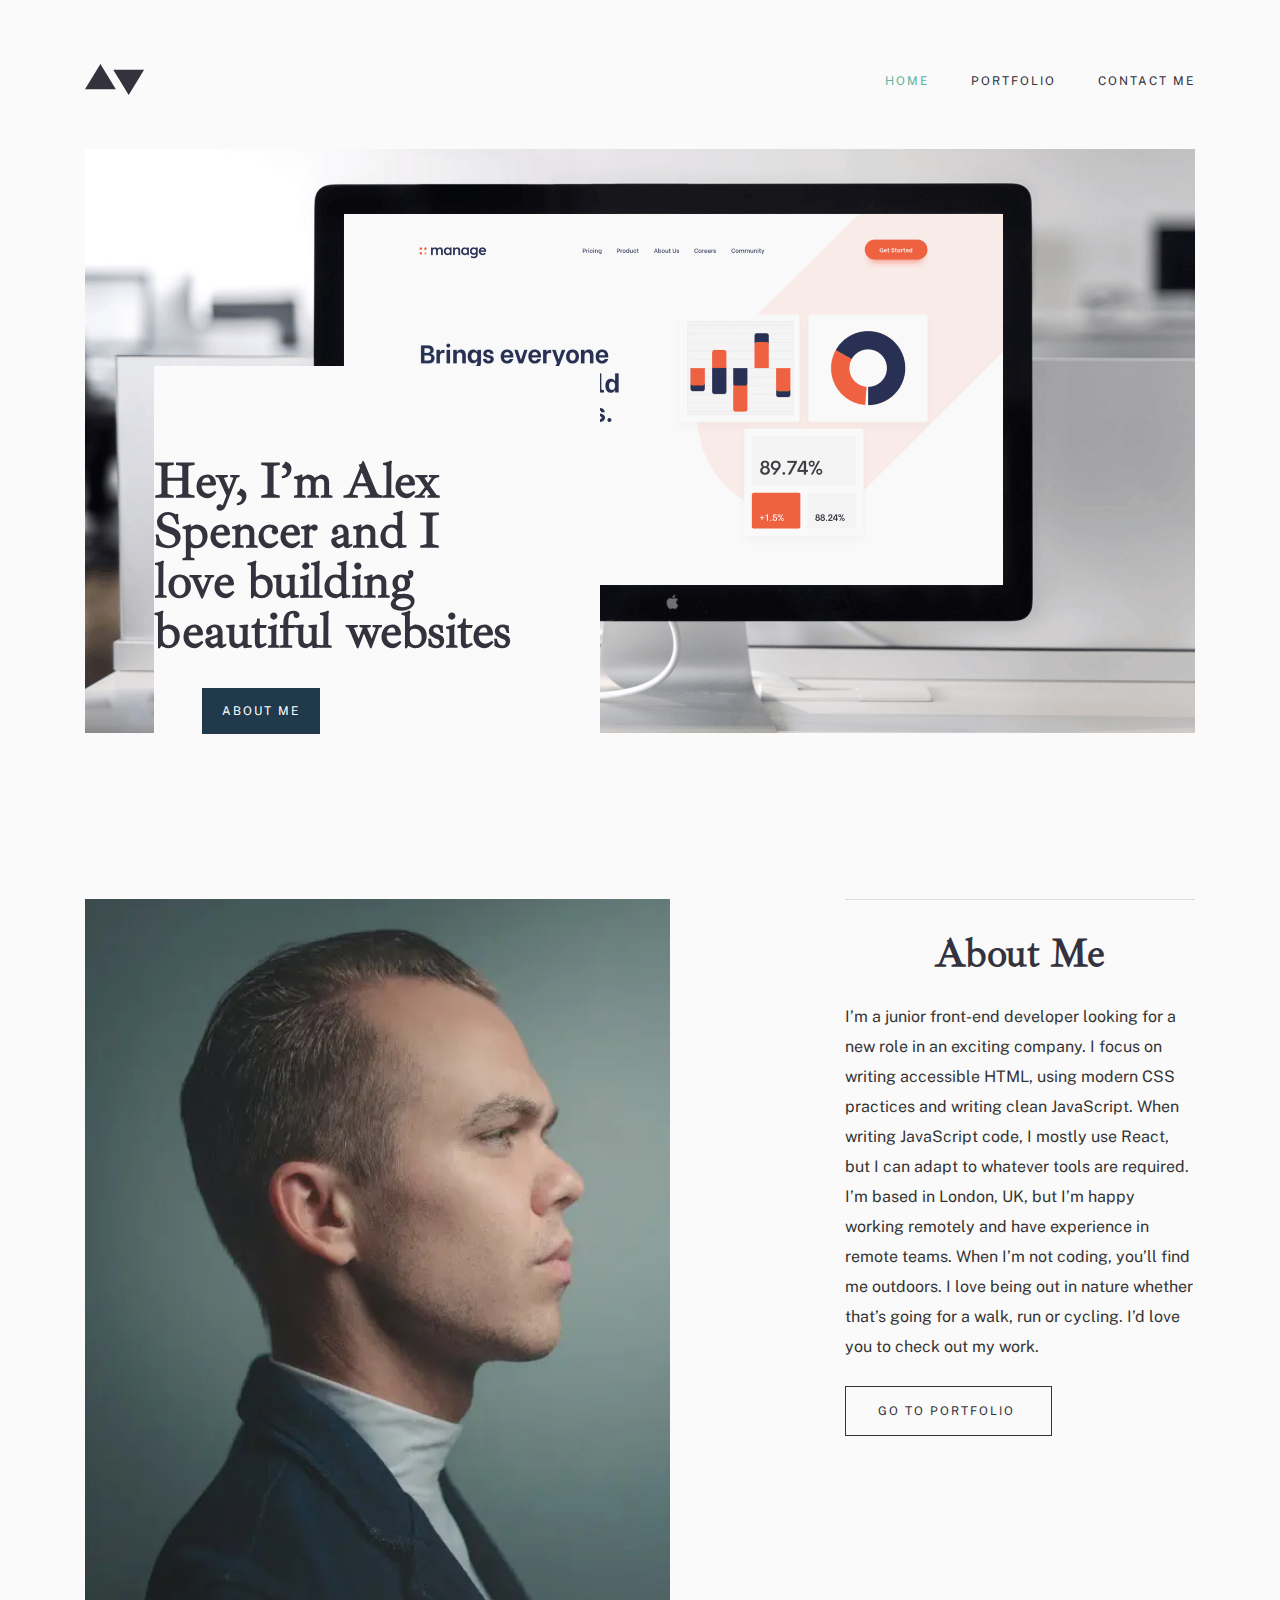
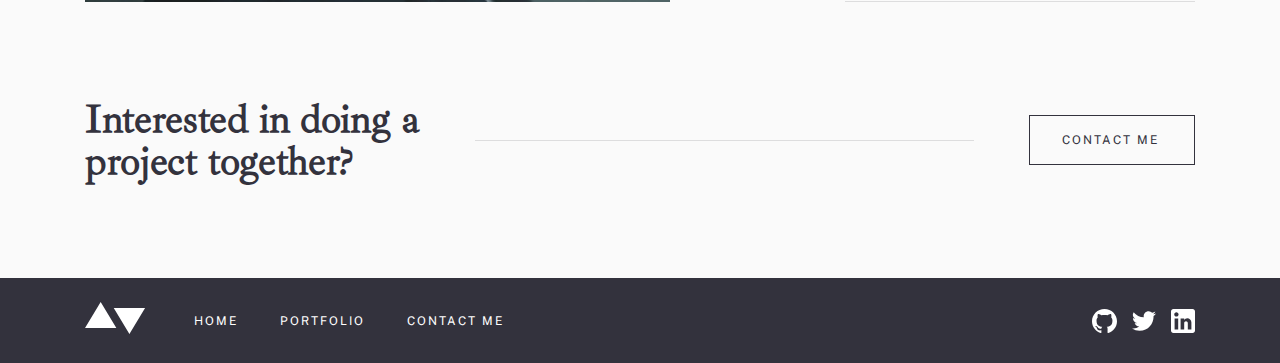
==== commit d0d00238: "Add line" ====
--- a/index.html
+++ b/index.html
@@ -122,6 +122,7 @@
               Interested in doing a project together?
             </h2>
           </div>
+          <span class="interested__line"></span>
           <a class="interested__link" href="./contact.html">
             CONTACT ME
           </a>
--- a/css/main.css
+++ b/css/main.css
@@ -526,6 +526,10 @@
   text-decoration: none;
 }
 
+.sitenav-on .sitenav__link--active {
+  color: #fff;
+}
+
 .sitenav-on .site-header__menu-btn {
   background-image: url("../images/x-icon.svg");
 }
@@ -535,6 +539,58 @@
   .site-header {
     padding-top: 64px;
     padding-bottom: 47px;
+  }
+  .sitenav-on .sitenav {
+    position: static;
+    display: -webkit-box;
+    display: -ms-flexbox;
+    display: flex;
+    -webkit-box-pack: end;
+        -ms-flex-pack: end;
+            justify-content: flex-end;
+    -webkit-box-align: center;
+        -ms-flex-align: center;
+            align-items: center;
+    padding: 0;
+    top: 0;
+    right: 0;
+    background-color: transparent;
+    width: 100%;
+  }
+  .sitenav-on .sitenav__list {
+    display: -webkit-box;
+    display: -ms-flexbox;
+    display: flex;
+    -webkit-box-pack: start;
+        -ms-flex-pack: start;
+            justify-content: flex-start;
+    -webkit-box-align: center;
+        -ms-flex-align: center;
+            align-items: center;
+    -webkit-box-orient: horizontal;
+    -webkit-box-direction: normal;
+        -ms-flex-direction: row;
+            flex-direction: row;
+  }
+  .sitenav-on .sitenav__item {
+    margin: 0;
+    margin-bottom: 0x;
+  }
+  .sitenav-on .sitenav__link {
+    font-family: "Public Sans";
+    font-style: normal;
+    font-size: 12px;
+    line-height: 14px;
+    font-weight: 400;
+    text-align: left;
+    color: #33323D;
+    display: inline-block;
+    text-decoration: none;
+    letter-spacing: 2px;
+    text-transform: uppercase;
+  }
+  .sitenav-on .sitenav__link--active {
+    color: #5FB4A2;
   }
   .site-header__menu-btn {
     display: none;
@@ -641,18 +697,6 @@
   background-color: #203A4C;
 }
 
-.hero__before {
-  width: 48px;
-  height: 46px;
-  position: absolute;
-  top: 601px;
-  left: 20px;
-  background-image: url("../images/hero-aboutbefore.svg");
-  background-repeat: no-repeat;
-  background-position: center;
-  background-color: #1D3445;
-}
-
 @media only screen and (min-width: 400px) {
   .hero__bg {
     height: 350px;
@@ -687,20 +731,13 @@
     padding: 56px 73px 0 0;
     max-width: 514px;
     position: absolute;
-    top: 464px;
-    left: 19px;
+    bottom: -98px;
+    left: 20px;
     background-color: #FAFAFA;
-  }
-}
-@media only screen and (min-width: 660px) {
-  .hero__before {
-    top: 241px;
-    left: 0;
   }
 }
 @media only screen and (min-width: 730px) {
   .hero__bg {
-    background-image: url("../images/tablet-hero.png");
     background-position-y: calc(50% - 16px);
   }
 }
@@ -723,12 +760,7 @@
     max-width: 446px;
     top: 366px;
     left: calc(50% - 486px);
-  }
-}
-@media only screen and (min-width: 1000px) {
-  .hero__before {
-    top: 322px;
-    left: 0;
+    z-index: 0;
   }
 }
 @media only screen and (min-width: 1000px) {
@@ -743,62 +775,15 @@
     background-color: #5FB4A2;
   }
 }
-@media only screen and (min-width: 1000px) {
-  .hero__link:hover ~ .hero__before {
-    background-color: #56A292;
-  }
-}
-@media only screen and (min-width: 1030px) {
-  .hero__topic-box {
-    width: 100%;
-    max-width: 440px;
-    top: 366px;
-    left: calc(50% - 496px);
-  }
-}
-@media only screen and (min-width: 1050px) {
-  .hero__topic-box {
-    width: 100%;
-    max-width: 443px;
-    top: 366px;
-    left: calc(50% - 510px);
-  }
-}
-@media only screen and (min-width: 1080px) {
-  .hero__topic-box {
-    width: 100%;
-    max-width: 454px;
-    top: 366px;
-    left: calc(50% - 532px);
-  }
-}
-@media only screen and (min-width: 1130px) {
-  .hero__topic-box {
-    width: 100%;
-    max-width: 450px;
-    top: 366px;
-    left: calc(50% - 553px);
-  }
-}
-@media only screen and (min-width: 1150px) {
-  .hero__topic-box {
-    width: 100%;
-    max-width: 450px;
-    top: 371px;
-    left: calc(50% - 556px);
-  }
-}
 /* === ABOUT ME SECTION === */
 .about {
   padding-bottom: 115px;
 }
 
 .about__img {
+  width: 100%;
   padding-bottom: 32px;
-}
-
-.about__img {
-  width: 100%;
+  z-index: 1;
 }
 
 .about__content {
@@ -824,20 +809,19 @@
 .about__text {
   margin: 0;
   margin-bottom: 24px;
-  font-family: "Public Sans";
+  font-family: "Public Sans", "Arial", sans-serif;
   font-style: normal;
   font-size: 16px;
   line-height: 30px;
   font-weight: 400;
   text-align: #33323D;
   color: #000;
-  mix-blend-mode: normal;
   opacity: 0.8;
 }
 
 .about__link {
   padding: 17px 36px 17px 32px;
-  font-family: "Public Sans";
+  font-family: "Public Sans", "Arial", sans-serif;
   font-style: normal;
   font-size: 12px;
   line-height: 14px;
@@ -851,6 +835,7 @@
   border: 1px solid #33323D;
 }
 
+/* MEDIA TABLET */
 @media only screen and (min-width: 660px) {
   .about {
     padding-bottom: 96px;
@@ -859,22 +844,24 @@
     display: -webkit-box;
     display: -ms-flexbox;
     display: flex;
-    -webkit-box-pack: start;
-        -ms-flex-pack: start;
-            justify-content: flex-start;
   }
   .about__img-box {
     width: 10%;
-    margin-right: 125px;
+    margin-right: 0;
     padding-bottom: 0;
   }
   .about__img {
     width: 77%;
-    height: 683px;
+    height: 703px;
     padding-bottom: 0;
   }
   .about__content {
     width: 60%;
+  }
+}
+@media only screen and (min-width: 681) {
+  .about__img {
+    height: 683px;
   }
 }
 @media only screen and (min-width: 1000px) {
@@ -896,6 +883,7 @@
     background-color: #33323D;
   }
 }
+/* === ARTICLE PART === */
 .interested {
   padding-bottom: 80px;
 }
@@ -907,7 +895,7 @@
 .interested__topic {
   margin: 0;
   margin-bottom: 40px;
-  font-family: "Ibarra Real Nova";
+  font-family: "Ibarra Real Nova", "Times New Roman", serif;
   font-style: normal;
   font-size: 40px;
   line-height: 42px;
@@ -919,14 +907,13 @@
 
 .interested__link {
   padding: 17px 35px 17px 32px;
-  font-family: "Public Sans";
+  font-family: "Public Sans", "Arial", sans-serif;
   font-style: normal;
   font-size: 12px;
   line-height: 14px;
   font-weight: 400;
   text-align: center;
   color: #33323D;
-  line-height: 14px;
   letter-spacing: 2px;
   text-transform: uppercase;
   display: inline-block;
@@ -934,6 +921,16 @@
   border: 1px solid #33323D;
 }
 
+.interested__line {
+  width: 18%;
+  min-width: 50px;
+  max-width: 534px;
+  height: 1px;
+  background-color: #DDDDDE;
+  display: none;
+}
+
+/* MEDIA TABLET */
 @media only screen and (min-width: 660px) {
   .interested {
     padding-bottom: 96px;
@@ -948,6 +945,10 @@
     -webkit-box-align: center;
         -ms-flex-align: center;
             align-items: center;
+    -webkit-box-orient: horizontal;
+    -webkit-box-direction: normal;
+        -ms-flex-direction: row;
+            flex-direction: row;
   }
   .interested__topic-box {
     width: 100%;
@@ -956,6 +957,28 @@
   .interested__topic {
     margin-bottom: 0;
     text-align: start;
+  }
+  .interested__line {
+    display: block;
+  }
+}
+@media only screen and (min-width: 830px) {
+  .interested__line {
+    width: 30%;
+  }
+}
+/* MEDIA DESKTOP */
+@media only screen and (min-width: 1000px) {
+  .interested__line {
+    width: 45%;
+  }
+  .interested__link {
+    -webkit-transition: all 0.4s ease;
+    transition: all 0.4s ease;
+  }
+  .interested__link:hover {
+    color: #fff;
+    background-color: #33323D;
   }
 }
 /* === CONTACT PGE GET SECTION === */
@@ -1245,6 +1268,24 @@
   color: #9E9EA4;
   opacity: 0.4;
 }
+.contact__textarea:not(:-moz-placeholder-shown):not(:focus):invalid {
+  border: 1px solid #F43030;
+}
+.contact__textarea:not(:-ms-input-placeholder):not(:focus):invalid {
+  border: 1px solid #F43030;
+}
+.contact__textarea:not(:placeholder-shown):not(:focus):invalid {
+  border: 1px solid #F43030;
+}
+.contact__textarea:not(:-moz-placeholder-shown):not(:focus):invalid + .contact__input-error {
+  opacity: 1;
+}
+.contact__textarea:not(:-ms-input-placeholder):not(:focus):invalid + .contact__input-error {
+  opacity: 1;
+}
+.contact__textarea:not(:placeholder-shown):not(:focus):invalid + .contact__input-error {
+  opacity: 1;
+}
 .contact__textarea:focus {
   border: 1px solid #5FB4A2;
 }
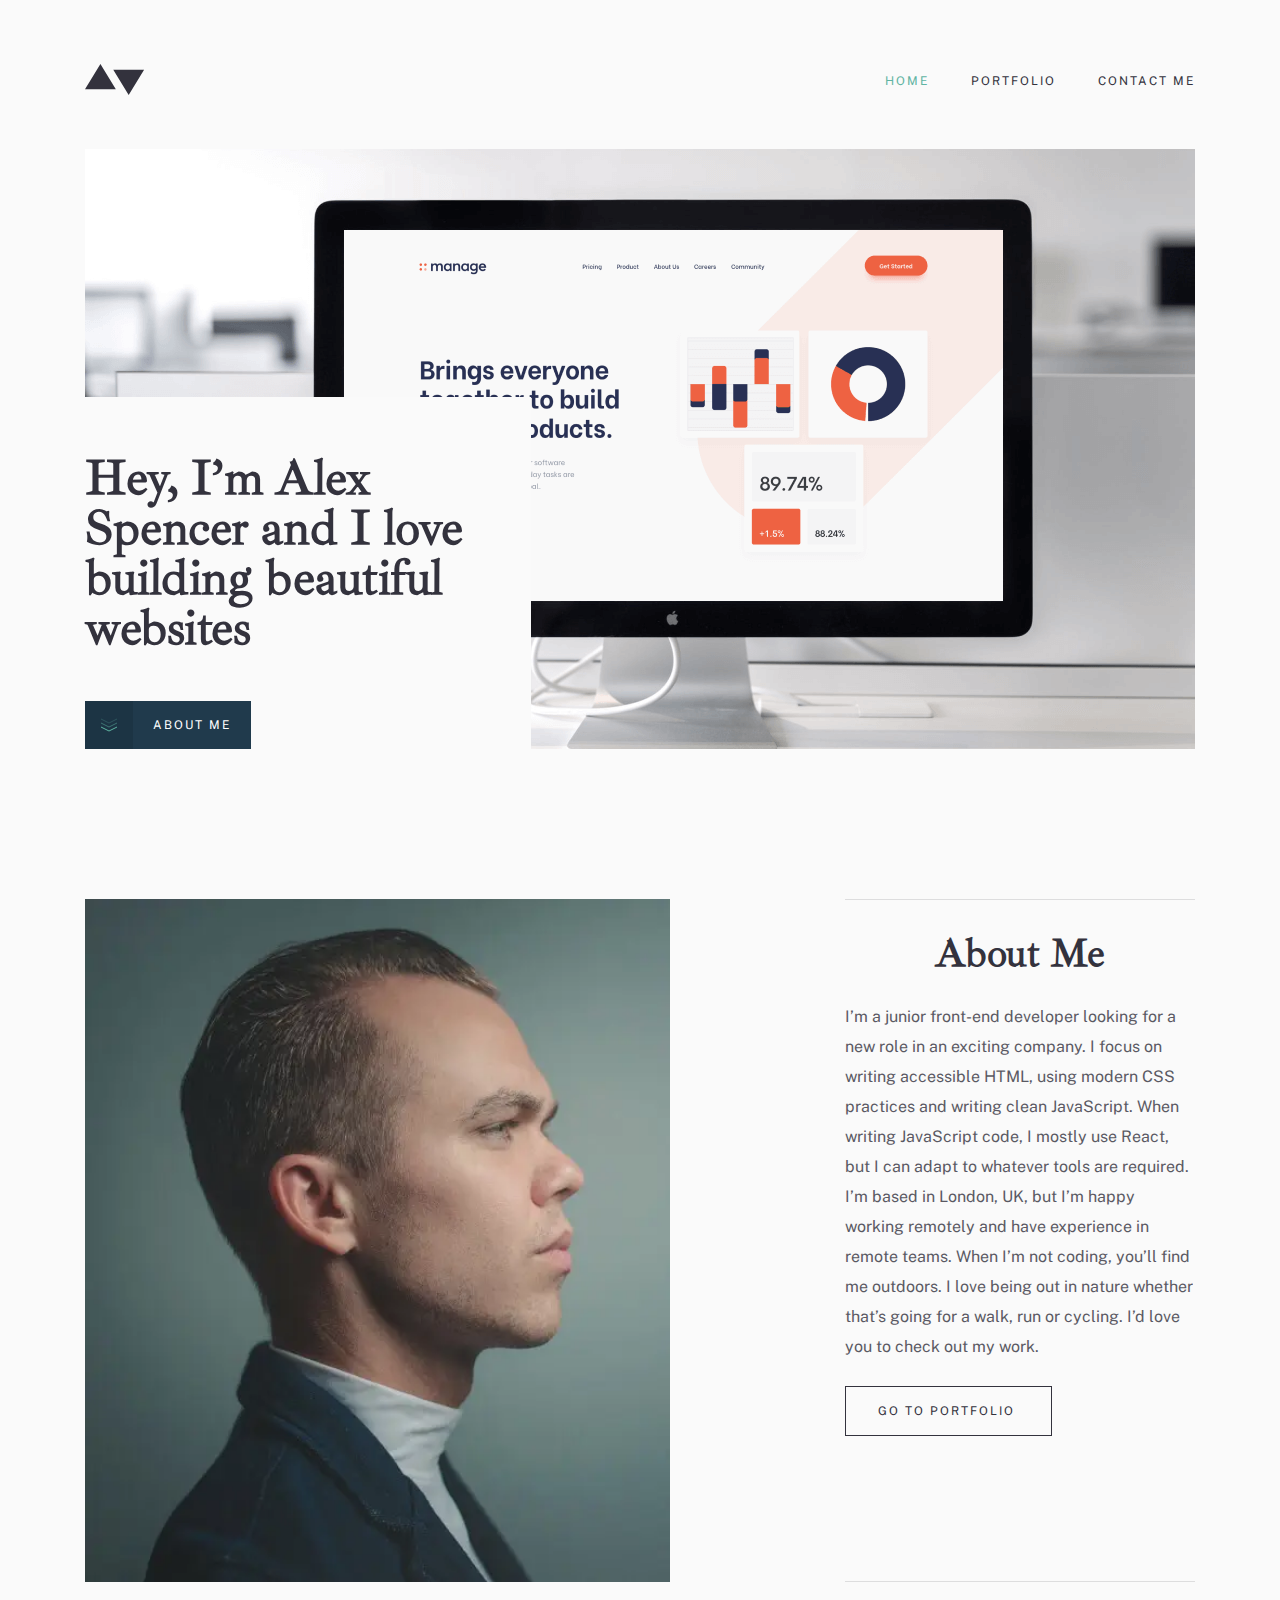
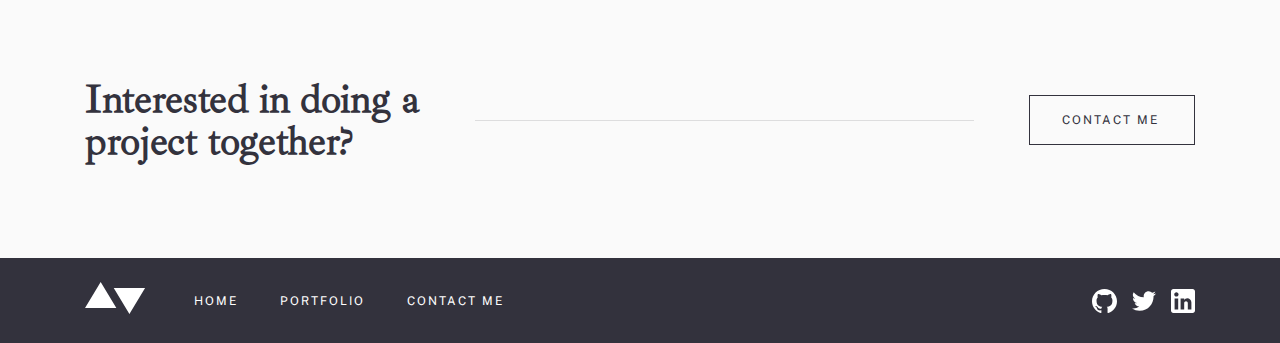
==== commit cbc94ffa: "Complete page" ====
--- a/index.html
+++ b/index.html
@@ -1,5 +1,6 @@
 <!DOCTYPE html>
 <html lang="en">
+
 <head>
   <meta charset="UTF-8">
   <meta http-equiv="X-UA-Compatible" content="IE=edge">
@@ -7,19 +8,17 @@
   <title>Exam</title>
   <link rel="stylesheet" href="./css/main.css">
 </head>
+
 <body>
   <!-- SITE HEADER PART BEGIN  -->
   <header class="site-header">
     <div class="container">
       <div class="site-header__inner">
         <a class="site-header__logo" href="./index.html">
-          <img class="site-header__logo-img" src="./images/logo.svg" 
-          width="60" 
-          height="32" 
-          alt="minimalist's logo">
+          <img class="site-header__logo-img" src="./images/logo.svg" width="60" height="32" alt="minimalist's logo">
         </a>
         <button class="site-header__menu-btn" type="button">
-        </button>       
+        </button>
         <nav class="site-header__nav sitenav">
           <ul class="sitenav__list">
             <li class="sitenav__item">
@@ -43,30 +42,28 @@
     </div>
   </header>
   <!-- SITE HEADER PART END  -->
-  
+
   <!-- MAIN PART BEGIN  -->
   <main class="site-main">
     <!-- HERO SECTION BEGIN  -->
     <section class="hero">
       <div class="container">
-        <div class="hero__bg"></div>
         <div class="hero__box">
+          <div class="hero__bg"></div>
           <div class="hero__topic-box">
             <h1 class="hero__topic">
               Hey, I’m Alex Spencer and I love building beautiful websites
             </h1>
-            <div class="hero__link-box">
-              <a class="hero__link" href="#about">
-                <span class="hero__before"></span>             
-                ABOUT ME
-              </a>
-            </div>
+            <a class="hero__link" href="#about">
+              ABOUT ME
+            </a>
           </div>
         </div>
       </div>
+      </div>
     </section>
     <!-- HERO SECTION END  -->
-    
+
     <!-- ABOUT ME SECTION BEGIN -->
     <section class="about">
       <div class="container">
@@ -75,22 +72,23 @@
             <picture class="about__img-box">
               <!-- Webp -->
               <source class="about__img" type="image/webp" media="( min-width: 1000px)" srcset="./images/about-desktop-webp.webp 1x,
-              ./images/about-desktop-webp@2x.webp 2x"/>
-              
+              ./images/about-desktop-webp@2x.webp 2x" />
+
               <source class="about__img" type="image/webp" media="(min-width: 660px)" srcset="./images/about-tablet-webp.webp 1x,
-              ./images/about-tablet-webp@2x.webp 2x"/>             
-              
+              ./images/about-tablet-webp@2x.webp 2x" />
+
               <source class="about__img" type="image/webp" srcset="./images/about-mobile-webp.webp 1x,
-              ./images/about-mobile-webp@2x.webp 2x"/>             
-              
+              ./images/about-mobile-webp@2x.webp 2x" />
+
               <!-- JPG  -->
-              <source class="about__img" srcset="./images/about-desktop.jpg 1x, ./images/about-desktop@2x.jpg 2x" media="(min-width: 1000px)"/>
-              
+              <source class="about__img" srcset="./images/about-desktop.jpg 1x, ./images/about-desktop@2x.jpg 2x"
+                media="(min-width: 1000px)" />
+
               <source class="about__img" srcset="./images/about-tablet.jpg 1x,
-              ./images/about-tablet@2x.jpg 2x" media="(min-width: 660px)">             
-              
+              ./images/about-tablet@2x.jpg 2x" media="(min-width: 660px)">
+
               <img class="about__img" src="./images/about-mobile.jpg" srcset="./images/about-mobile.jpg 1x,
-              ./images/about-mobile@2x.jpg 2x" alt="men portrait" width="280" height="346"/>
+              ./images/about-mobile@2x.jpg 2x" alt="men portrait" width="280" height="346" />
             </picture>
           </div>
           <div class="about__content" id="about">
@@ -112,7 +110,7 @@
       </div>
     </section>
     <!-- ABOUT ME SECTION END -->
-    
+
     <!-- ARTICLE PART BEGIN -->
     <article class="interested">
       <div class="container">
@@ -130,9 +128,10 @@
       </div>
     </article>
     <!-- ARTICLE PART END -->
+
   </main>
   <!-- MAIN PART END  -->
-  
+
   <!-- FOOTER PART BEGIN  -->
   <footer class="site-footer">
     <div class="container">
@@ -141,9 +140,9 @@
           <a class="site-footer__logo" href="./index.html">
             <svg width="61" height="32" fill="#fff" xmlns="http://www.w3.org/2000/svg">
               <path fill-rule="evenodd" clip-rule="evenodd"
-              d="M31.347 26.122 15.673 0 0 26.122h31.347ZM60.082 5.878 44.408 32 28.735 5.878h31.347Z" fill="#fff" />
+                d="M31.347 26.122 15.673 0 0 26.122h31.347ZM60.082 5.878 44.408 32 28.735 5.878h31.347Z" fill="#fff" />
             </svg>
-          </a>    
+          </a>
           <ul class="site-footer__list">
             <li class="site-footer__item">
               <a class="site-footer__link" href="./index.html">
@@ -164,27 +163,19 @@
         </div>
         <ul class="site-footer__social-list">
           <li class="site-footer__social-item">
-            <a class="site-footer__social-link" href="#" target="blank">
-              <img src="./images/github.svg"
-              width="25" 
-              height="24"
-              alt="github link">
+            <a class="site-footer__social-link" href="https://github.com/" target="blank">
+              <img src="./images/github.svg" width="25" height="24" alt="github link">
             </a>
           </li>
           <li class="site-footer__social-item">
-            <a class="site-footer__social-link" href="#" target="blank">
-              <img src="./images/twitter.svg"
-              width="24" 
-              height="19"
-              alt="twitter link">
+            <a class="site-footer__social-link" href="https://twitter.com/" target="blank">
+              <img src="./images/twitter.svg" width="24" height="19" alt="twitter link">
             </a>
           </li>
           <li class="site-footer__social-item">
-            <a class="site-footer__social-link" href="#" target="blank">
-              <img src="./images/linkedin.svg"
-              width="24" 
-              height="24"
-              alt="linkedin link">
+            <a class="site-footer__social-link" href="https://ru.linkedin.com
+            " target="blank">
+              <img src="./images/linkedin.svg" width="24" height="24" alt="linkedin link">
             </a>
           </li>
         </ul>
--- a/css/main.css
+++ b/css/main.css
@@ -371,6 +371,7 @@
   height: 100%;
   -webkit-box-sizing: border-box;
           box-sizing: border-box;
+  scroll-behavior: smooth;
 }
 
 img {
@@ -527,7 +528,7 @@
 }
 
 .sitenav-on .sitenav__link--active {
-  color: #fff;
+  color: #5FB4A2;
 }
 
 .sitenav-on .site-header__menu-btn {
@@ -577,7 +578,7 @@
     margin-bottom: 0x;
   }
   .sitenav-on .sitenav__link {
-    font-family: "Public Sans";
+    font-family: "Public Sans", "Arial", sans-serif;
     font-style: normal;
     font-size: 12px;
     line-height: 14px;
@@ -592,6 +593,7 @@
   .sitenav-on .sitenav__link--active {
     color: #5FB4A2;
   }
+  /* simple  */
   .site-header__menu-btn {
     display: none;
   }
@@ -617,7 +619,7 @@
     margin-right: 42px;
   }
   .sitenav__link {
-    font-family: "Public Sans";
+    font-family: "Public Sans", "Arial", sans-serif;
     font-style: normal;
     font-size: 12px;
     line-height: 14px;
@@ -649,6 +651,7 @@
   background-repeat: no-repeat;
   background-size: cover;
   height: 271px;
+  margin-bottom: 24px;
 }
 @media only screen and (-webkit-min-device-pixel-ratio: 2), only screen and (min-device-pixel-ratio: 2), only screen and (min-resolution: 192dpi), only screen and (min-resolution: 2dppx) {
   .hero__bg {
@@ -662,6 +665,7 @@
 }
 
 .hero__topic {
+  margin: 0;
   margin-bottom: 32px;
   font-family: "Ibarra Real Nova", "Times New Roman", serif;
   font-style: normal;
@@ -673,16 +677,9 @@
   letter-spacing: -0.357143px;
 }
 
-.hero__link-box {
-  display: -webkit-box;
-  display: -ms-flexbox;
-  display: flex;
-}
-
 .hero__link {
   margin-left: 48px;
-  position: relative;
-  padding: 16px 20px;
+  padding: 17px 20px;
   font-family: "Public Sans", "Arial", sans-serif;
   font-style: normal;
   font-size: 12px;
@@ -695,6 +692,19 @@
   display: inline-block;
   text-decoration: none;
   background-color: #203A4C;
+  position: relative;
+}
+.hero__link::before {
+  display: inline-block;
+  width: 48px;
+  height: 48px;
+  content: "";
+  background-image: url("../../images/hero-link-before.svg");
+  background-repeat: no-repeat;
+  position: absolute;
+  top: 0;
+  left: -48px;
+  background-color: #203A4C;
 }
 
 @media only screen and (min-width: 400px) {
@@ -719,6 +729,7 @@
     background-image: url("../images/tablet-hero.png");
     width: 100%;
     height: 600px;
+    margin-bottom: 0;
   }
 }
 @media only screen and (min-width: 660px) and (-webkit-min-device-pixel-ratio: 2), only screen and (min-width: 660px) and (min-device-pixel-ratio: 2), only screen and (min-width: 660px) and (min-resolution: 192dpi), only screen and (min-width: 660px) and (min-resolution: 2dppx) {
@@ -728,14 +739,19 @@
 }
 @media only screen and (min-width: 660px) {
   .hero__topic-box {
-    padding: 56px 73px 0 0;
-    max-width: 514px;
+    padding: 56px 55px 0 0;
+    max-width: 492px;
     position: absolute;
     bottom: -98px;
     left: 20px;
     background-color: #FAFAFA;
   }
 }
+@media only screen and (min-width: 660px) {
+  .hero__topic {
+    margin-bottom: 48px;
+  }
+}
 @media only screen and (min-width: 730px) {
   .hero__bg {
     background-position-y: calc(50% - 16px);
@@ -746,11 +762,18 @@
     padding-bottom: 150px;
   }
   .hero__bg {
+    display: none;
+  }
+  .hero__box {
     background-image: url("../images/desktop-hero.png");
+    background-repeat: no-repeat;
+    background-size: cover;
+    height: 600px;
+    position: relative;
   }
 }
 @media only screen and (min-width: 1000px) and (-webkit-min-device-pixel-ratio: 2), only screen and (min-width: 1000px) and (min-device-pixel-ratio: 2), only screen and (min-width: 1000px) and (min-resolution: 192dpi), only screen and (min-width: 1000px) and (min-resolution: 2dppx) {
-  .hero__bg {
+  .hero__box {
     background-image: url("../images/desktop-hero@2x.png");
   }
 }
@@ -758,9 +781,8 @@
   .hero__topic-box {
     width: 100%;
     max-width: 446px;
-    top: 366px;
-    left: calc(50% - 486px);
-    z-index: 0;
+    bottom: 0;
+    left: 0;
   }
 }
 @media only screen and (min-width: 1000px) {
@@ -771,8 +793,17 @@
   }
 }
 @media only screen and (min-width: 1000px) {
+  .hero__link {
+    -webkit-transition: all 0.4s ease;
+    transition: all 0.4s ease;
+  }
   .hero__link:hover {
     background-color: #5FB4A2;
+  }
+  .hero__link:hover::before {
+    -webkit-transition: 0.4s ease;
+    transition: 0.4s ease;
+    background-color: #56A292;
   }
 }
 /* === ABOUT ME SECTION === */
@@ -783,7 +814,6 @@
 .about__img {
   width: 100%;
   padding-bottom: 32px;
-  z-index: 1;
 }
 
 .about__content {
@@ -796,7 +826,7 @@
 .about__topic {
   margin: 0;
   margin-bottom: 28px;
-  font-family: "Ibarra Real Nova";
+  font-family: "Ibarra Real Nova", "Times New Roman", serif;
   font-style: normal;
   font-size: 40px;
   line-height: 42px;
@@ -814,8 +844,8 @@
   font-size: 16px;
   line-height: 30px;
   font-weight: 400;
-  text-align: #33323D;
-  color: #000;
+  text-align: left;
+  color: #33323D;
   opacity: 0.8;
 }
 
@@ -859,7 +889,7 @@
     width: 60%;
   }
 }
-@media only screen and (min-width: 681) {
+@media only screen and (min-width: 681px) {
   .about__img {
     height: 683px;
   }
@@ -1317,6 +1347,7 @@
   background-color: transparent;
   border: none;
   background-color: #203A4C;
+  cursor: pointer;
 }
 
 /* MEDIA DESKTOP */
@@ -1335,13 +1366,6 @@
   }
   .contact__form {
     width: 60%;
-  }
-  .contact__btn {
-    -webkit-transition: all 0.4s ease;
-    transition: all 0.4s ease;
-  }
-  .contact__btn:hover {
-    background-color: #5FB4A2;
   }
 }
 /* ==== FOOTER ==== */
